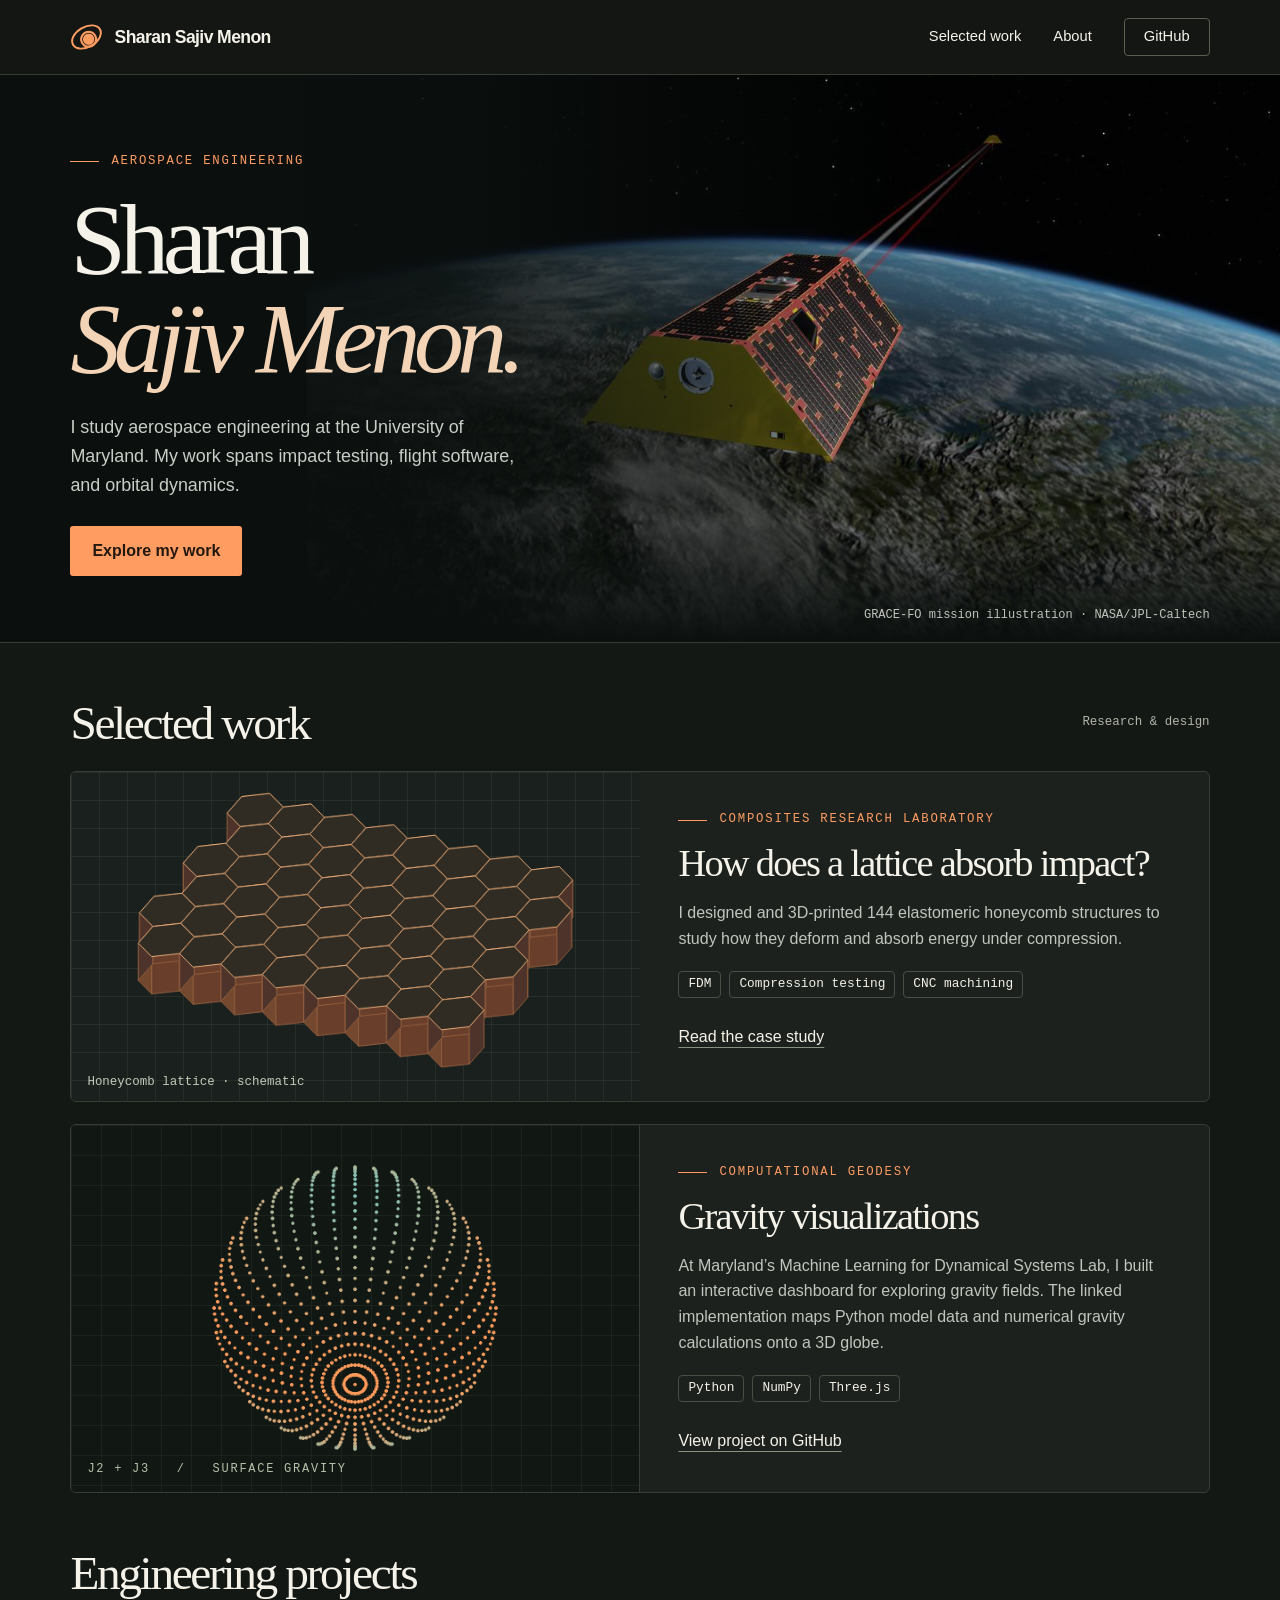
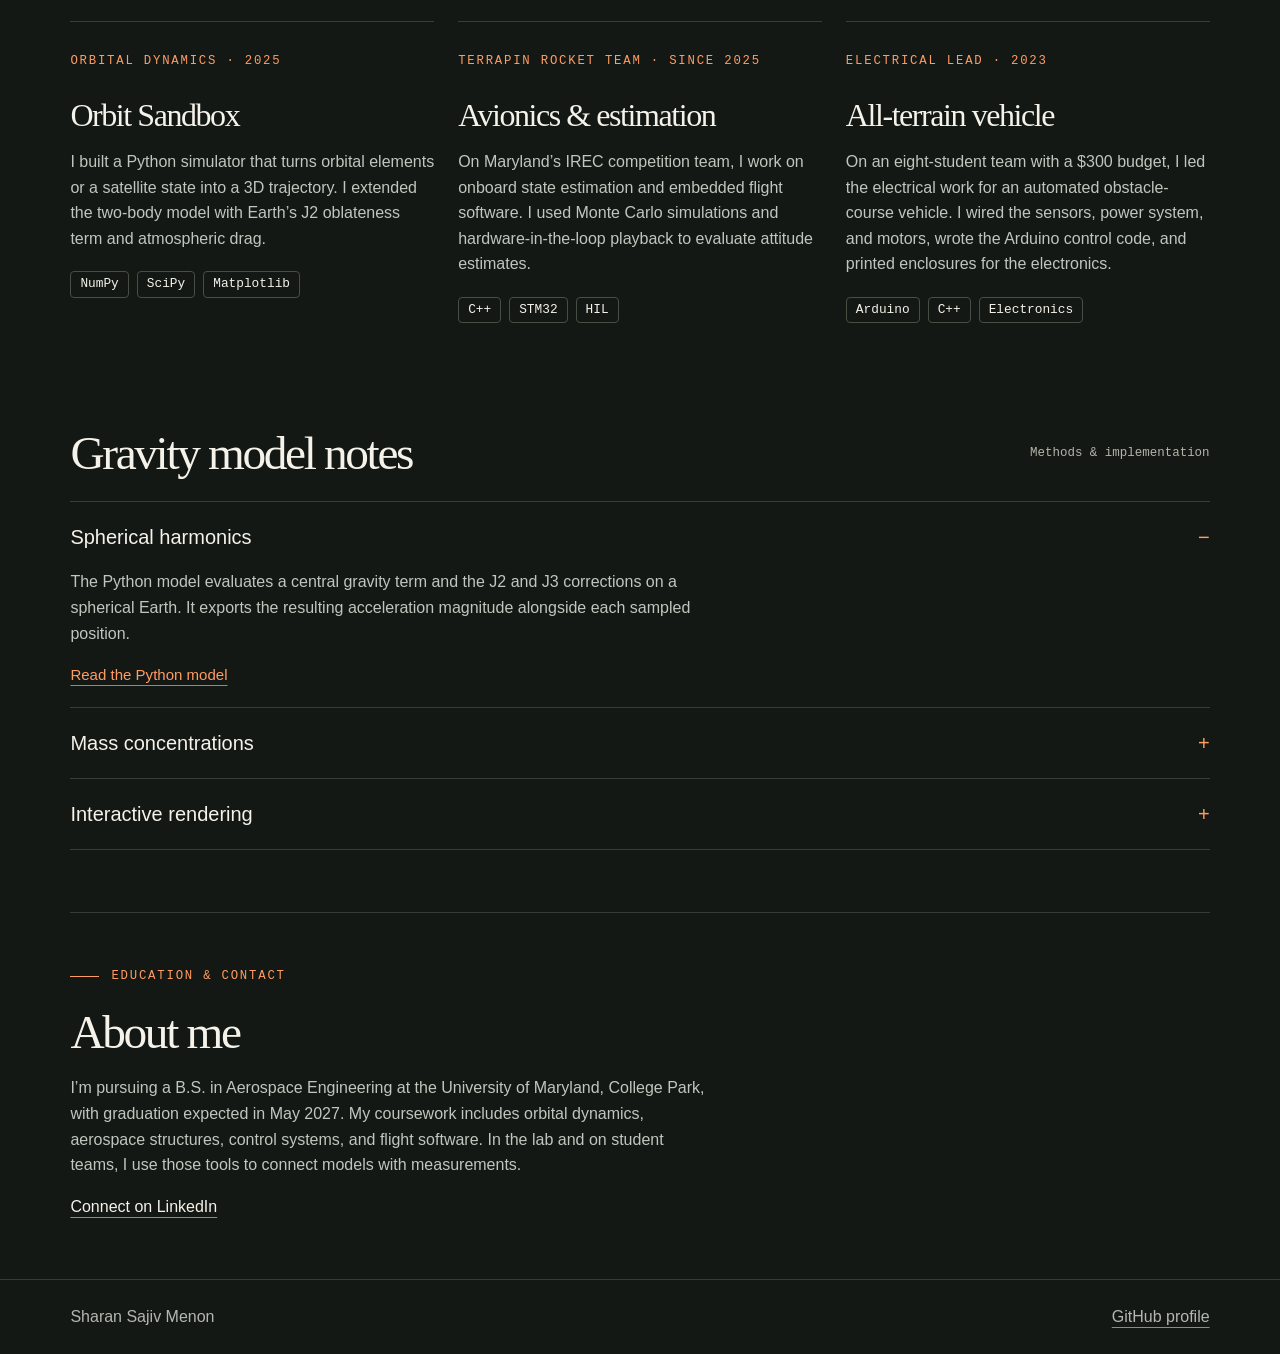
==== index.html @ 3584f1cb "Publish aerospace engineering portfolio and composites case study" ====
<!doctype html>
<html lang="en">
<head>
<meta charset="utf-8"><meta name="viewport" content="width=device-width,initial-scale=1">
<title>Sharan Sajiv Menon | Aerospace Engineering</title>
<meta name="description" content="Sharan Sajiv Menon’s aerospace engineering portfolio, featuring elastomeric lattice testing, orbital simulation, and avionics."><link rel="stylesheet" href="style.css">
</head>
<body>
<header><div class="wrap nav"><a class="brand" href="#home" aria-label="Portfolio home"><span class="mark" aria-hidden="true">◉</span> Sharan Sajiv Menon</a><nav><a href="#work">Selected work</a><a href="#about">About</a><a class="outlined" href="https://github.com/sharansmenon124">GitHub</a></nav></div></header>
<main id="home"><section class="hero"><div class="wrap hero-inner"><div class="intro"><p class="label"><span></span> Aerospace engineering</p><h1>Sharan<br><em>Sajiv Menon.</em></h1><p class="summary">I study aerospace engineering at the University of Maryland. My work spans impact testing, flight software, and orbital dynamics.</p><a class="button" href="#work">Explore my work</a></div><a class="caption" href="https://images.nasa.gov/details/PIA22445">GRACE-FO mission illustration · NASA/JPL-Caltech</a></div></section>
<section id="work" class="wrap section"><div class="section-head"><h2>Selected work</h2><span class="meta">Research &amp; design</span></div>
<article class="project featured"><figure class="honey"><canvas id="lattice" width="640" height="370" role="img" aria-label="Illustrative block of hexagonal honeycomb cells"></canvas><figcaption>Honeycomb lattice · schematic</figcaption></figure><div class="project-copy"><p class="label"><span></span> Composites Research Laboratory</p><h3>How does a lattice absorb impact?</h3><p>I designed and 3D-printed 144 elastomeric honeycomb structures to study how they deform and absorb energy under compression.</p><div class="tags"><span>FDM</span><span>Compression testing</span><span>CNC machining</span></div><a class="textlink" href="composites.html">Read the case study</a></div></article>
<article class="project"><div class="plot"><img src="assets/field.png" alt="Gravity samples on a spherical grid, colored by modeled gravitational acceleration"><span class="plotlabel">J2 + J3 &nbsp; / &nbsp; Surface gravity</span></div><div class="project-copy"><p class="label"><span></span> Computational geodesy</p><h3>Gravity visualizations</h3><p>At Maryland’s Machine Learning for Dynamical Systems Lab, I built an interactive dashboard for exploring gravity fields. The linked implementation maps Python model data and numerical gravity calculations onto a 3D globe.</p><div class="tags"><span>Python</span><span>NumPy</span><span>Three.js</span></div><a class="textlink" href="https://github.com/sharansmenon124/gravity-visualizations">View project on GitHub</a></div></article></section>
<section class="wrap section"><div class="section-head"><h2>Engineering projects</h2></div><div class="studies">
<article><p class="label">Orbital dynamics · 2025</p><h3>Orbit Sandbox</h3><p>I built a Python simulator that turns orbital elements or a satellite state into a 3D trajectory. I extended the two-body model with Earth’s J2 oblateness term and atmospheric drag.</p><div class="tags"><span>NumPy</span><span>SciPy</span><span>Matplotlib</span></div></article>
<article><p class="label">Terrapin Rocket Team · Since 2025</p><h3>Avionics &amp; estimation</h3><p>On Maryland’s IREC competition team, I work on onboard state estimation and embedded flight software. I used Monte Carlo simulations and hardware-in-the-loop playback to evaluate attitude estimates.</p><div class="tags"><span>C++</span><span>STM32</span><span>HIL</span></div></article>
<article><p class="label">Electrical lead · 2023</p><h3>All-terrain vehicle</h3><p>On an eight-student team with a $300 budget, I led the electrical work for an automated obstacle-course vehicle. I wired the sensors, power system, and motors, wrote the Arduino control code, and printed enclosures for the electronics.</p><div class="tags"><span>Arduino</span><span>C++</span><span>Electronics</span></div></article></div></section>
<section id="methods" class="wrap section methods"><div class="section-head"><h2>Gravity model notes</h2><span class="meta">Methods &amp; implementation</span></div>
<details open><summary>Spherical harmonics</summary><p>The Python model evaluates a central gravity term and the J2 and J3 corrections on a spherical Earth. It exports the resulting acceleration magnitude alongside each sampled position.</p><a href="https://github.com/sharansmenon124/gravity-visualizations/blob/main/SphericalHarmonics.py">Read the Python model</a></details>
<details><summary>Mass concentrations</summary><p>The mascon experiment sums contributions from discrete sources on a latitude–longitude grid. The plotted field uses synthetic source strengths. The script also explores reading GRACE liquid-water-equivalent thickness data.</p><a href="https://github.com/sharansmenon124/gravity-visualizations/blob/main/MasCon.py">Explore the mascon experiment</a></details>
<details><summary>Interactive rendering</summary><p>The Three.js viewer evaluates the field at the vertices of a sphere, normalizes its range, and maps it to vertex colors. Orbit controls let the viewer inspect the globe from different angles.</p><a href="https://github.com/sharansmenon124/gravity-visualizations/blob/main/src/index.mjs">Inspect the rendering code</a></details>
</section><section id="about" class="wrap section about"><p class="label"><span></span> Education &amp; contact</p><h2>About me</h2><p>I’m pursuing a B.S. in Aerospace Engineering at the University of Maryland, College Park, with graduation expected in May 2027. My coursework includes orbital dynamics, aerospace structures, control systems, and flight software. In the lab and on student teams, I use those tools to connect models with measurements.</p><a class="textlink" href="https://www.linkedin.com/in/sharansmenon2005/">Connect on LinkedIn</a></section></main><script src="lattice.js" defer></script><footer><div class="wrap"><span>Sharan Sajiv Menon</span><a href="https://github.com/sharansmenon124">GitHub profile</a></div></footer></body></html>
---- style.css ----
:root{color-scheme:dark;--ink:#f4f2e9;--muted:#b3b7ae;--line:#373c36;--accent:#ff9c62;--base:#141815}*{box-sizing:border-box}html{scroll-behavior:smooth}body{margin:0;background:var(--base);color:var(--ink);font:1rem/1.6 "Inter",Arial,sans-serif}.wrap{width:min(1220px,89%);margin:auto}a{color:inherit;text-decoration:none}a:hover{color:var(--accent)}a:focus-visible,summary:focus-visible{outline:3px solid var(--accent);outline-offset:5px}header{background:#131612;border-bottom:1px solid var(--line)}.nav,nav,.brand,.section-head,footer .wrap{display:flex;align-items:center}.nav,.section-head,footer .wrap{justify-content:space-between}.nav{min-height:74px}.brand{font-weight:700;gap:.7rem;letter-spacing:-.035em;font-size:1.1rem}.mark{display:inline-grid;place-items:center;width:33px;height:22px;border:2px solid var(--accent);border-radius:50%;transform:rotate(-30deg);color:var(--accent);font-size:21px;line-height:1}nav{gap:2rem;font-size:.92rem}.outlined{border:1px solid #596052;padding:6px 19px;border-radius:4px}.hero{position:relative;isolation:isolate;background:#0b100f;overflow:hidden;border-bottom:1px solid var(--line)}.hero:before{content:"";position:absolute;inset:0 0 0 24%;z-index:-2;background:url('assets/grace.jpg') center center/cover no-repeat}.hero:after{content:"";position:absolute;inset:0;z-index:-1;background:linear-gradient(90deg,#0b100f 15%,rgba(11,16,15,.91) 34%,rgba(11,16,15,.1) 70%),linear-gradient(0deg,#0b100f 0%,transparent 21%)}.hero-inner{position:relative;padding:clamp(62px,6vw,98px) 0 66px}.intro{max-width:560px}.label,.meta,.plotlabel,.caption,.tags{font-family:"IBM Plex Mono",ui-monospace,monospace}.label,.plotlabel{font-size:.77rem;letter-spacing:.145em;text-transform:uppercase}.label{display:flex;align-items:center;gap:12px;color:var(--accent);margin:0 0 20px}.label span{width:29px;height:1px;background:var(--accent)}h1,h2,h3,p{margin:0}h1{font:500 clamp(4.3rem,7.8vw,7.75rem)/.99 Georgia,serif;letter-spacing:-.065em}h1 em{font-weight:400;color:#f4d4b6}.summary{max-width:450px;font-size:1.12rem;color:#c9cdc6;margin:24px 0 27px}.button{display:inline-block;padding:12px 22px;background:var(--accent);color:#22180f;font-weight:650;border-radius:3px}.button:hover{background:#ffc19c;color:#171511}.caption{position:absolute;right:0;bottom:17px;font-size:.75rem;color:#c0c3bb}.section{padding-top:54px}.section-head{gap:15px;margin-bottom:21px}h2{font:400 clamp(2.1rem,3.7vw,3.6rem)/1.12 Georgia,serif;letter-spacing:-.05em}.meta{font-size:.78rem;color:#b3b4a9}.project{display:grid;grid-template-columns:1fr 1fr;background:#1c211d;border:1px solid var(--line);overflow:hidden;border-radius:6px}.plot{display:grid;place-items:center;position:relative;background-color:#111712;background-image:linear-gradient(#28302780 1px,transparent 1px),linear-gradient(90deg,#28302780 1px,transparent 1px);background-size:30px 30px;border-right:1px solid var(--line);min-height:310px}.plot img{width:min(80%,330px);height:auto}.plotlabel{position:absolute;bottom:12px;left:16px;color:#b5c0aa;font-size:.75rem}.project-copy{padding:clamp(24px,3vw,48px)}.project-copy .label{margin-bottom:12px}h3{font:400 clamp(2rem,3vw,3rem)/1.1 Georgia,serif;letter-spacing:-.045em}.project-copy>p:not(.label),details p{margin:16px 0;color:#c0c6bd;max-width:70ch}.tags{display:flex;gap:8px;flex-wrap:wrap;margin:20px 0 26px;font-size:.8rem}.tags span{border:1px solid #474e44;border-radius:4px;padding:2px 9px}.textlink,details a,footer a{text-decoration:underline;text-underline-offset:5px;text-decoration-color:#85907f}.methods{padding-bottom:62px}details{border-top:1px solid var(--line);padding:19px 0}details:last-child{border-bottom:1px solid var(--line)}summary{cursor:pointer;list-style:none;font-size:1.25rem;display:flex;justify-content:space-between;align-items:center}summary::-webkit-details-marker{display:none}summary:after{content:'+';color:var(--accent)}details[open] summary:after{content:'−'}details a{font-size:.94rem;color:var(--accent)}footer{border-top:1px solid var(--line);padding:24px 0;color:var(--muted)}@media(max-width:700px){.wrap{width:90%}.nav{min-height:60px}nav{gap:.85rem}nav a:nth-child(2){display:none}.outlined{padding:3px 9px}.brand{font-size:.95rem;gap:.4rem}.hero-inner{padding:180px 0 55px}.hero:before{inset:0 0 auto;height:300px;background-position:center 42%}.hero:after{background:linear-gradient(0deg,#0b100f 0%,#0b100f 40%,transparent 85%)}h1{font-size:clamp(3.8rem,14vw,5rem)}.caption{font-size:.75rem;bottom:12px}.project{grid-template-columns:1fr}.plot{border:0;min-height:250px}.plot img{width:245px}.section-head{align-items:flex-start;flex-direction:column;gap:6px}.section{padding-top:38px}.label{margin-bottom:13px}}@media(prefers-reduced-motion:reduce){html{scroll-behavior:auto}}
.featured{margin-bottom:22px}.honey{margin:0;display:grid;place-items:center;position:relative;min-height:270px;background-color:#1a201d;background-image:linear-gradient(#404b3d55 1px,transparent 1px),linear-gradient(90deg,#404b3d55 1px,transparent 1px);background-size:28px 28px}.honey canvas{display:block;width:min(100%,650px);height:auto}.honey figcaption{position:absolute;bottom:12px;left:16px;font: .78rem ui-monospace,monospace;color:#c3c9b9}.studies{display:grid;grid-template-columns:repeat(3,1fr);gap:24px}.studies article{border-top:1px solid var(--line);padding:24px 0}.studies article p:not(.label),.about>p:not(.label),.case>p:not(.label){color:#c0c6bd;margin:16px 0;max-width:72ch}.studies .label{min-height:2.6em}.studies h3{font-size:2rem}.about{border-top:1px solid var(--line);padding-bottom:60px}.case{padding-top:60px;padding-bottom:60px}.case h1{font-size:clamp(3.2rem,7vw,6.4rem)}.case figure{margin:32px 0;max-width:800px}.case h2{font-size:2.4rem;margin-top:36px}.case .textlink{display:inline-block;margin-top:28px}@media(max-width:760px){.studies{grid-template-columns:1fr;gap:5px}.studies .label{min-height:auto}.nav .brand{font-size:.85rem}.nav nav{gap:.6rem}}
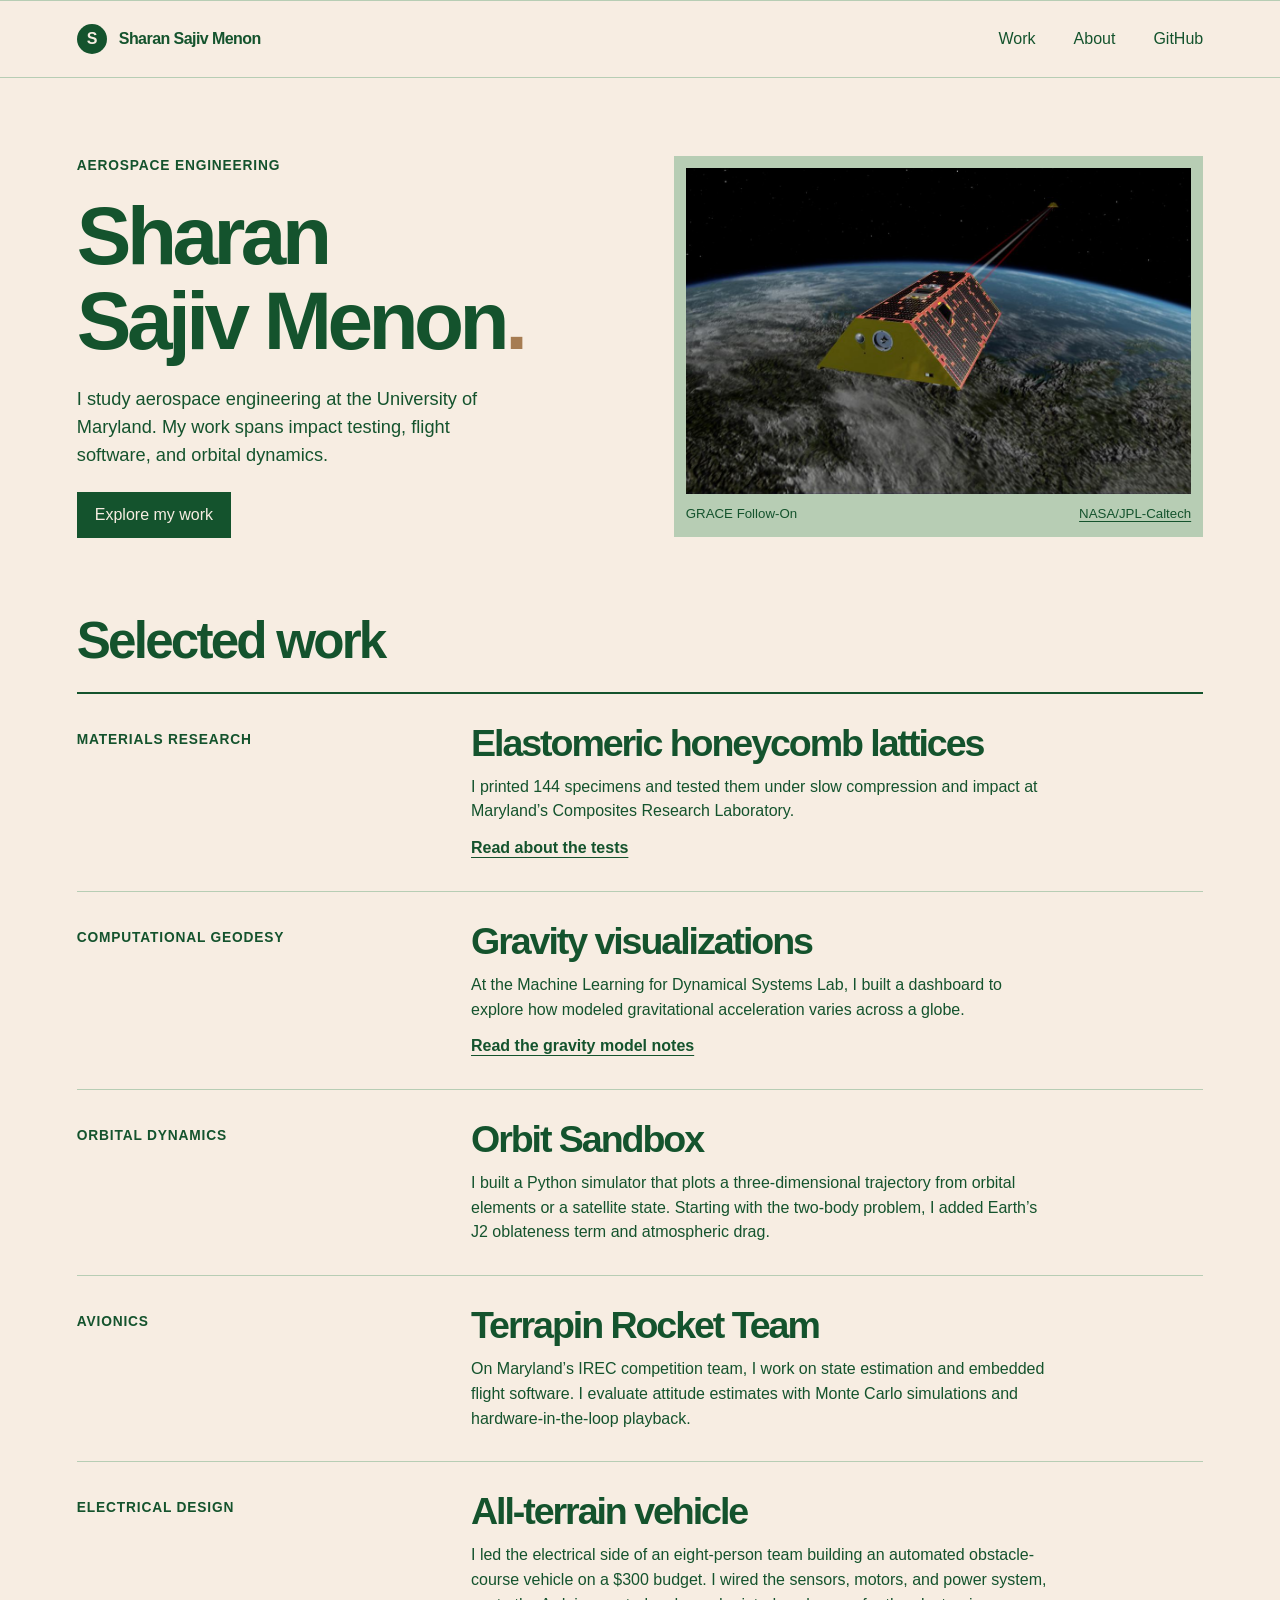
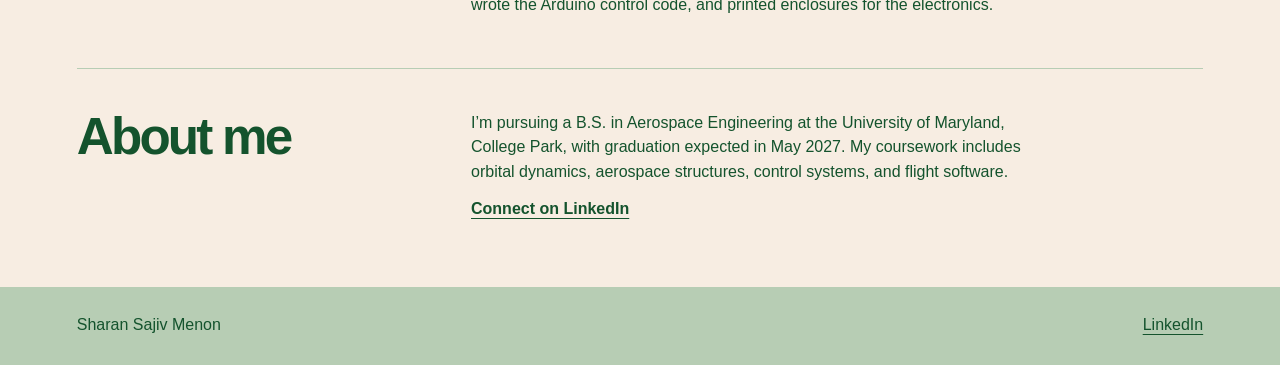
==== commit 93bdc502: "Use forest green editorial layout and separate project notes" ====
--- a/index.html
+++ b/index.html
@@ -1,22 +1,3 @@
 <!doctype html>
-<html lang="en">
-<head>
-<meta charset="utf-8"><meta name="viewport" content="width=device-width,initial-scale=1">
-<title>Sharan Sajiv Menon | Aerospace Engineering</title>
-<meta name="description" content="Sharan Sajiv Menon’s aerospace engineering portfolio, featuring elastomeric lattice testing, orbital simulation, and avionics."><link rel="stylesheet" href="style.css">
-</head>
-<body>
-<header><div class="wrap nav"><a class="brand" href="#home" aria-label="Portfolio home"><span class="mark" aria-hidden="true">◉</span> Sharan Sajiv Menon</a><nav><a href="#work">Selected work</a><a href="#about">About</a><a class="outlined" href="https://github.com/sharansmenon124">GitHub</a></nav></div></header>
-<main id="home"><section class="hero"><div class="wrap hero-inner"><div class="intro"><p class="label"><span></span> Aerospace engineering</p><h1>Sharan<br><em>Sajiv Menon.</em></h1><p class="summary">I study aerospace engineering at the University of Maryland. My work spans impact testing, flight software, and orbital dynamics.</p><a class="button" href="#work">Explore my work</a></div><a class="caption" href="https://images.nasa.gov/details/PIA22445">GRACE-FO mission illustration · NASA/JPL-Caltech</a></div></section>
-<section id="work" class="wrap section"><div class="section-head"><h2>Selected work</h2><span class="meta">Research &amp; design</span></div>
-<article class="project featured"><figure class="honey"><canvas id="lattice" width="640" height="370" role="img" aria-label="Illustrative block of hexagonal honeycomb cells"></canvas><figcaption>Honeycomb lattice · schematic</figcaption></figure><div class="project-copy"><p class="label"><span></span> Composites Research Laboratory</p><h3>How does a lattice absorb impact?</h3><p>I designed and 3D-printed 144 elastomeric honeycomb structures to study how they deform and absorb energy under compression.</p><div class="tags"><span>FDM</span><span>Compression testing</span><span>CNC machining</span></div><a class="textlink" href="composites.html">Read the case study</a></div></article>
-<article class="project"><div class="plot"><img src="assets/field.png" alt="Gravity samples on a spherical grid, colored by modeled gravitational acceleration"><span class="plotlabel">J2 + J3 &nbsp; / &nbsp; Surface gravity</span></div><div class="project-copy"><p class="label"><span></span> Computational geodesy</p><h3>Gravity visualizations</h3><p>At Maryland’s Machine Learning for Dynamical Systems Lab, I built an interactive dashboard for exploring gravity fields. The linked implementation maps Python model data and numerical gravity calculations onto a 3D globe.</p><div class="tags"><span>Python</span><span>NumPy</span><span>Three.js</span></div><a class="textlink" href="https://github.com/sharansmenon124/gravity-visualizations">View project on GitHub</a></div></article></section>
-<section class="wrap section"><div class="section-head"><h2>Engineering projects</h2></div><div class="studies">
-<article><p class="label">Orbital dynamics · 2025</p><h3>Orbit Sandbox</h3><p>I built a Python simulator that turns orbital elements or a satellite state into a 3D trajectory. I extended the two-body model with Earth’s J2 oblateness term and atmospheric drag.</p><div class="tags"><span>NumPy</span><span>SciPy</span><span>Matplotlib</span></div></article>
-<article><p class="label">Terrapin Rocket Team · Since 2025</p><h3>Avionics &amp; estimation</h3><p>On Maryland’s IREC competition team, I work on onboard state estimation and embedded flight software. I used Monte Carlo simulations and hardware-in-the-loop playback to evaluate attitude estimates.</p><div class="tags"><span>C++</span><span>STM32</span><span>HIL</span></div></article>
-<article><p class="label">Electrical lead · 2023</p><h3>All-terrain vehicle</h3><p>On an eight-student team with a $300 budget, I led the electrical work for an automated obstacle-course vehicle. I wired the sensors, power system, and motors, wrote the Arduino control code, and printed enclosures for the electronics.</p><div class="tags"><span>Arduino</span><span>C++</span><span>Electronics</span></div></article></div></section>
-<section id="methods" class="wrap section methods"><div class="section-head"><h2>Gravity model notes</h2><span class="meta">Methods &amp; implementation</span></div>
-<details open><summary>Spherical harmonics</summary><p>The Python model evaluates a central gravity term and the J2 and J3 corrections on a spherical Earth. It exports the resulting acceleration magnitude alongside each sampled position.</p><a href="https://github.com/sharansmenon124/gravity-visualizations/blob/main/SphericalHarmonics.py">Read the Python model</a></details>
-<details><summary>Mass concentrations</summary><p>The mascon experiment sums contributions from discrete sources on a latitude–longitude grid. The plotted field uses synthetic source strengths. The script also explores reading GRACE liquid-water-equivalent thickness data.</p><a href="https://github.com/sharansmenon124/gravity-visualizations/blob/main/MasCon.py">Explore the mascon experiment</a></details>
-<details><summary>Interactive rendering</summary><p>The Three.js viewer evaluates the field at the vertices of a sphere, normalizes its range, and maps it to vertex colors. Orbit controls let the viewer inspect the globe from different angles.</p><a href="https://github.com/sharansmenon124/gravity-visualizations/blob/main/src/index.mjs">Inspect the rendering code</a></details>
-</section><section id="about" class="wrap section about"><p class="label"><span></span> Education &amp; contact</p><h2>About me</h2><p>I’m pursuing a B.S. in Aerospace Engineering at the University of Maryland, College Park, with graduation expected in May 2027. My coursework includes orbital dynamics, aerospace structures, control systems, and flight software. In the lab and on student teams, I use those tools to connect models with measurements.</p><a class="textlink" href="https://www.linkedin.com/in/sharansmenon2005/">Connect on LinkedIn</a></section></main><script src="lattice.js" defer></script><footer><div class="wrap"><span>Sharan Sajiv Menon</span><a href="https://github.com/sharansmenon124">GitHub profile</a></div></footer></body></html>
+<html lang="en"><head><meta charset="utf-8"><meta name="viewport" content="width=device-width,initial-scale=1"><title>Aerospace engineering | Sharan Sajiv Menon</title><link rel="stylesheet" href="style.css"></head><body><header><div class="wrap bar"><a class="brand" href="index.html"><i aria-hidden="true">S</i> Sharan Sajiv Menon</a><nav aria-label="Primary"><a href="index.html#work">Work</a><a href="index.html#about">About</a><a href="https://github.com/sharansmenon124">GitHub</a></nav></div></header><main class="wrap"><section class="hero"><div><p class="kicker">Aerospace engineering</p><h1>Sharan<br>Sajiv Menon<span>.</span></h1><p class="intro">I study aerospace engineering at the University of Maryland. My work spans impact testing, flight software, and orbital dynamics.</p><a class="button" href="#work">Explore my work</a></div><figure class="mission"><img src="assets/grace.jpg" alt="Illustration of the twin GRACE Follow-On satellites above Earth"><figcaption>GRACE Follow-On <a href="https://images.nasa.gov/details/PIA22445">NASA/JPL-Caltech</a></figcaption></figure></section>
+<section id="work"><h2>Selected work</h2><ul class="projects"><li><span class="topic">Materials research</span><article><h3>Elastomeric honeycomb lattices</h3><p>I printed 144 specimens and tested them under slow compression and impact at Maryland’s Composites Research Laboratory.</p><a class="read" href="composites.html">Read about the tests</a></article></li><li><span class="topic">Computational geodesy</span><article><h3>Gravity visualizations</h3><p>At the Machine Learning for Dynamical Systems Lab, I built a dashboard to explore how modeled gravitational acceleration varies across a globe.</p><a class="read" href="gravity.html">Read the gravity model notes</a></article></li><li><span class="topic">Orbital dynamics</span><article><h3>Orbit Sandbox</h3><p>I built a Python simulator that plots a three-dimensional trajectory from orbital elements or a satellite state. Starting with the two-body problem, I added Earth’s J2 oblateness term and atmospheric drag.</p></article></li><li><span class="topic">Avionics</span><article><h3>Terrapin Rocket Team</h3><p>On Maryland’s IREC competition team, I work on state estimation and embedded flight software. I evaluate attitude estimates with Monte Carlo simulations and hardware-in-the-loop playback.</p></article></li><li><span class="topic">Electrical design</span><article><h3>All-terrain vehicle</h3><p>I led the electrical side of an eight-person team building an automated obstacle-course vehicle on a $300 budget. I wired the sensors, motors, and power system, wrote the Arduino control code, and printed enclosures for the electronics.</p></article></li></ul></section><section id="about" class="about"><h2>About me</h2><div><p>I’m pursuing a B.S. in Aerospace Engineering at the University of Maryland, College Park, with graduation expected in May 2027. My coursework includes orbital dynamics, aerospace structures, control systems, and flight software.</p><a class="read" href="https://www.linkedin.com/in/sharansmenon2005/">Connect on LinkedIn</a></div></section></main><footer><div class="wrap bar"><span>Sharan Sajiv Menon</span><a href="https://www.linkedin.com/in/sharansmenon2005/">LinkedIn</a></div></footer></body></html>
--- a/style.css
+++ b/style.css
@@ -1,2 +1,72 @@
-:root{color-scheme:dark;--ink:#f4f2e9;--muted:#b3b7ae;--line:#373c36;--accent:#ff9c62;--base:#141815}*{box-sizing:border-box}html{scroll-behavior:smooth}body{margin:0;background:var(--base);color:var(--ink);font:1rem/1.6 "Inter",Arial,sans-serif}.wrap{width:min(1220px,89%);margin:auto}a{color:inherit;text-decoration:none}a:hover{color:var(--accent)}a:focus-visible,summary:focus-visible{outline:3px solid var(--accent);outline-offset:5px}header{background:#131612;border-bottom:1px solid var(--line)}.nav,nav,.brand,.section-head,footer .wrap{display:flex;align-items:center}.nav,.section-head,footer .wrap{justify-content:space-between}.nav{min-height:74px}.brand{font-weight:700;gap:.7rem;letter-spacing:-.035em;font-size:1.1rem}.mark{display:inline-grid;place-items:center;width:33px;height:22px;border:2px solid var(--accent);border-radius:50%;transform:rotate(-30deg);color:var(--accent);font-size:21px;line-height:1}nav{gap:2rem;font-size:.92rem}.outlined{border:1px solid #596052;padding:6px 19px;border-radius:4px}.hero{position:relative;isolation:isolate;background:#0b100f;overflow:hidden;border-bottom:1px solid var(--line)}.hero:before{content:"";position:absolute;inset:0 0 0 24%;z-index:-2;background:url('assets/grace.jpg') center center/cover no-repeat}.hero:after{content:"";position:absolute;inset:0;z-index:-1;background:linear-gradient(90deg,#0b100f 15%,rgba(11,16,15,.91) 34%,rgba(11,16,15,.1) 70%),linear-gradient(0deg,#0b100f 0%,transparent 21%)}.hero-inner{position:relative;padding:clamp(62px,6vw,98px) 0 66px}.intro{max-width:560px}.label,.meta,.plotlabel,.caption,.tags{font-family:"IBM Plex Mono",ui-monospace,monospace}.label,.plotlabel{font-size:.77rem;letter-spacing:.145em;text-transform:uppercase}.label{display:flex;align-items:center;gap:12px;color:var(--accent);margin:0 0 20px}.label span{width:29px;height:1px;background:var(--accent)}h1,h2,h3,p{margin:0}h1{font:500 clamp(4.3rem,7.8vw,7.75rem)/.99 Georgia,serif;letter-spacing:-.065em}h1 em{font-weight:400;color:#f4d4b6}.summary{max-width:450px;font-size:1.12rem;color:#c9cdc6;margin:24px 0 27px}.button{display:inline-block;padding:12px 22px;background:var(--accent);color:#22180f;font-weight:650;border-radius:3px}.button:hover{background:#ffc19c;color:#171511}.caption{position:absolute;right:0;bottom:17px;font-size:.75rem;color:#c0c3bb}.section{padding-top:54px}.section-head{gap:15px;margin-bottom:21px}h2{font:400 clamp(2.1rem,3.7vw,3.6rem)/1.12 Georgia,serif;letter-spacing:-.05em}.meta{font-size:.78rem;color:#b3b4a9}.project{display:grid;grid-template-columns:1fr 1fr;background:#1c211d;border:1px solid var(--line);overflow:hidden;border-radius:6px}.plot{display:grid;place-items:center;position:relative;background-color:#111712;background-image:linear-gradient(#28302780 1px,transparent 1px),linear-gradient(90deg,#28302780 1px,transparent 1px);background-size:30px 30px;border-right:1px solid var(--line);min-height:310px}.plot img{width:min(80%,330px);height:auto}.plotlabel{position:absolute;bottom:12px;left:16px;color:#b5c0aa;font-size:.75rem}.project-copy{padding:clamp(24px,3vw,48px)}.project-copy .label{margin-bottom:12px}h3{font:400 clamp(2rem,3vw,3rem)/1.1 Georgia,serif;letter-spacing:-.045em}.project-copy>p:not(.label),details p{margin:16px 0;color:#c0c6bd;max-width:70ch}.tags{display:flex;gap:8px;flex-wrap:wrap;margin:20px 0 26px;font-size:.8rem}.tags span{border:1px solid #474e44;border-radius:4px;padding:2px 9px}.textlink,details a,footer a{text-decoration:underline;text-underline-offset:5px;text-decoration-color:#85907f}.methods{padding-bottom:62px}details{border-top:1px solid var(--line);padding:19px 0}details:last-child{border-bottom:1px solid var(--line)}summary{cursor:pointer;list-style:none;font-size:1.25rem;display:flex;justify-content:space-between;align-items:center}summary::-webkit-details-marker{display:none}summary:after{content:'+';color:var(--accent)}details[open] summary:after{content:'−'}details a{font-size:.94rem;color:var(--accent)}footer{border-top:1px solid var(--line);padding:24px 0;color:var(--muted)}@media(max-width:700px){.wrap{width:90%}.nav{min-height:60px}nav{gap:.85rem}nav a:nth-child(2){display:none}.outlined{padding:3px 9px}.brand{font-size:.95rem;gap:.4rem}.hero-inner{padding:180px 0 55px}.hero:before{inset:0 0 auto;height:300px;background-position:center 42%}.hero:after{background:linear-gradient(0deg,#0b100f 0%,#0b100f 40%,transparent 85%)}h1{font-size:clamp(3.8rem,14vw,5rem)}.caption{font-size:.75rem;bottom:12px}.project{grid-template-columns:1fr}.plot{border:0;min-height:250px}.plot img{width:245px}.section-head{align-items:flex-start;flex-direction:column;gap:6px}.section{padding-top:38px}.label{margin-bottom:13px}}@media(prefers-reduced-motion:reduce){html{scroll-behavior:auto}}
-.featured{margin-bottom:22px}.honey{margin:0;display:grid;place-items:center;position:relative;min-height:270px;background-color:#1a201d;background-image:linear-gradient(#404b3d55 1px,transparent 1px),linear-gradient(90deg,#404b3d55 1px,transparent 1px);background-size:28px 28px}.honey canvas{display:block;width:min(100%,650px);height:auto}.honey figcaption{position:absolute;bottom:12px;left:16px;font: .78rem ui-monospace,monospace;color:#c3c9b9}.studies{display:grid;grid-template-columns:repeat(3,1fr);gap:24px}.studies article{border-top:1px solid var(--line);padding:24px 0}.studies article p:not(.label),.about>p:not(.label),.case>p:not(.label){color:#c0c6bd;margin:16px 0;max-width:72ch}.studies .label{min-height:2.6em}.studies h3{font-size:2rem}.about{border-top:1px solid var(--line);padding-bottom:60px}.case{padding-top:60px;padding-bottom:60px}.case h1{font-size:clamp(3.2rem,7vw,6.4rem)}.case figure{margin:32px 0;max-width:800px}.case h2{font-size:2.4rem;margin-top:36px}.case .textlink{display:inline-block;margin-top:28px}@media(max-width:760px){.studies{grid-template-columns:1fr;gap:5px}.studies .label{min-height:auto}.nav .brand{font-size:.85rem}.nav nav{gap:.6rem}}
+:root {
+  color-scheme: light;
+  --forest: #14532d;
+  --green: #2f855a;
+  --sage: #b7cdb4;
+  --cream: #f7ede2;
+  --ochre: #a67c52;
+  font-family: "Helvetica Neue", Helvetica, Arial, sans-serif;
+  background: var(--cream);
+  color: var(--forest);
+}
+* { box-sizing: border-box; }
+body, figure, h1, h2, h3, p { margin: 0; }
+body { line-height: 1.55; }
+.wrap { width: min(1160px, 88%); margin-inline: auto; }
+a { color: inherit; text-underline-offset: .22em; }
+a:hover { text-decoration-thickness: 2px; }
+:focus-visible { outline: 3px solid var(--green); outline-offset: 5px; }
+header, footer { border-block: 1px solid var(--sage); }
+.bar, nav, .brand, figcaption { display: flex; align-items: center; }
+.bar, figcaption { justify-content: space-between; gap: 14px; }
+.bar { min-height: 76px; }
+.brand, nav a { text-decoration: none; }
+.brand { font-weight: 650; gap: 12px; letter-spacing: -.035em; }
+.brand i { font-style: normal; font-weight: 750; background: var(--forest); color: var(--cream); border-radius: 50%; width: 30px; height: 30px; display: grid; place-items: center; }
+nav { gap: clamp(12px, 3vw, 38px); }
+nav a:hover, .brand:hover { text-decoration: underline; }
+.hero { display: grid; grid-template-columns: 1fr 1fr; align-items: center; gap: 6%; padding-block: clamp(45px, 6vw, 88px); }
+.kicker, .topic { font-weight: 600; font-size: .86rem; letter-spacing: .06em; text-transform: uppercase; }
+.kicker { margin-bottom: 18px; }
+h1, h2, h3 { line-height: 1.03; letter-spacing: -.055em; }
+h1 { font-size: clamp(3.1rem, 6.4vw, 6.8rem); }
+h1 span { color: var(--ochre); }
+.intro { font-size: 1.14rem; max-width: 40ch; margin: 22px 0; }
+.button { background: var(--forest); color: var(--cream); display: inline-block; padding: 11px 18px; text-decoration: none; }
+.button:hover { background: var(--green); }
+.mission { background: var(--sage); padding: 12px; }
+.mission img { display: block; width: 100%; aspect-ratio: 1.55; object-fit: cover; }
+figcaption { padding: 10px 0 0; font-size: .83rem; }
+h2 { font-size: clamp(2.1rem, 4vw, 3.5rem); margin-bottom: 24px; }
+.projects { padding: 0; margin: 0; list-style: none; }
+.projects li, .about { display: grid; grid-template-columns: 30% 1fr; gap: 5%; border-top: 1px solid var(--sage); padding-block: 30px; }
+.projects li:first-child { border-top: 2px solid var(--forest); }
+.topic { padding-top: .34em; }
+h3 { font-size: clamp(1.6rem, 3vw, 2.35rem); }
+.projects p, .about p { margin-top: 12px; max-width: 66ch; }
+.read { display: inline-block; margin-top: 12px; font-weight: 600; }
+.about { margin-top: 20px; padding-block: 42px 65px; }
+.about p { margin-top: 0; }
+footer { background: var(--sage); }
+.story { max-width: 760px; margin: auto; padding-block: 38px 70px; }
+.story h1 { margin-top: 32px; font-size: clamp(2.7rem, 6vw, 5.5rem); }
+.story p { margin-block: 1.3em; font-size: 1.13rem; line-height: 1.65; }
+.story .byline { font-size: .95rem; padding-bottom: 20px; border-bottom: 1px solid var(--sage); }
+.story figure { background: var(--sage); margin: 32px 0; padding: 16px; }
+.story canvas, .field img { width: 100%; max-width: 540px; display: block; margin: auto; }
+.story .field { background: var(--forest); color: var(--cream); }
+.field img { max-width: 340px; }
+details { border-bottom: 1px solid var(--sage); padding-block: 18px; }
+summary { cursor: pointer; font-size: 1.2rem; font-weight: 600; }
+@media (max-width: 700px) {
+  .wrap { width: 90%; }
+  .hero, .projects li, .about { grid-template-columns: 1fr; gap: 12px; }
+  .hero { gap: 25px; }
+  .mission img { aspect-ratio: 2; }
+  .brand { gap: 6px; }
+  nav, .brand { font-size: .9rem; }
+  .bar { min-height: 62px; }
+  .topic { font-size: .8rem; }
+  .about h2 { margin-bottom: 0; }
+}
+@media (max-width: 380px) { .brand i { display: none; } }
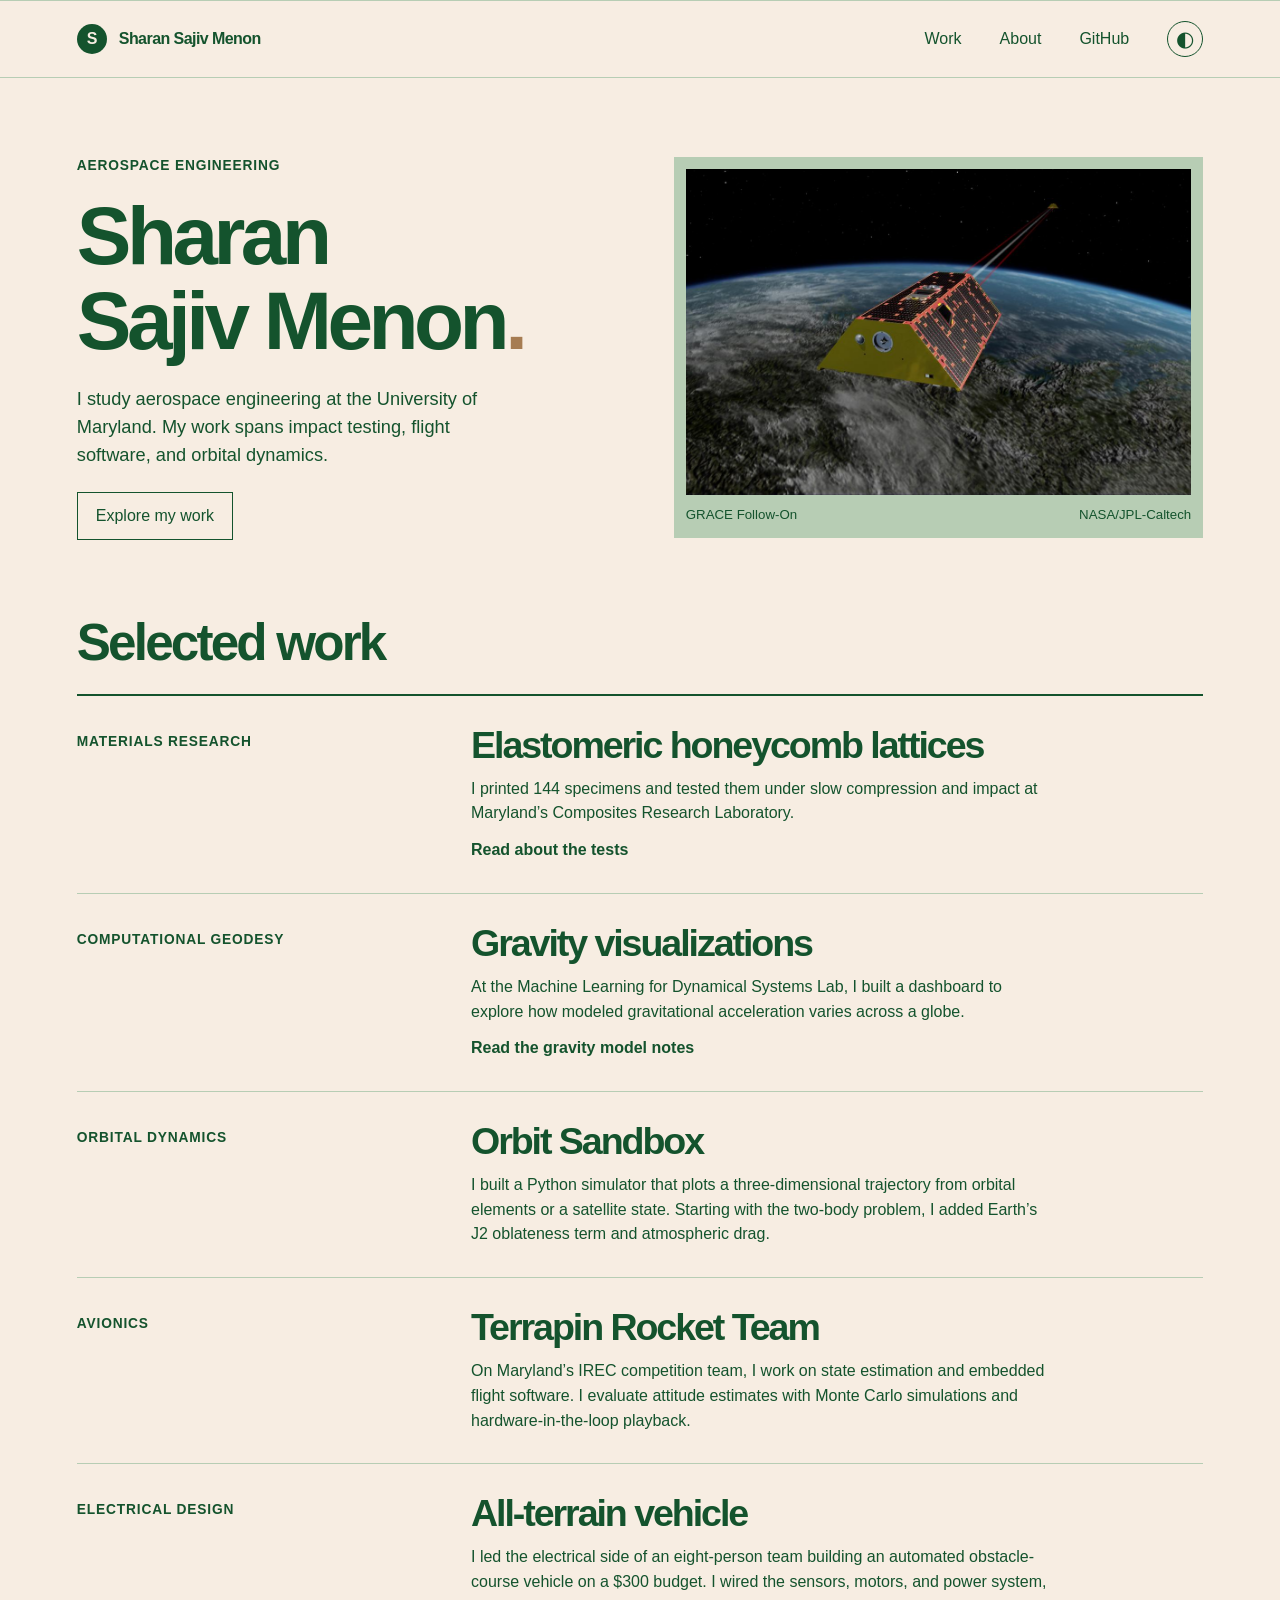
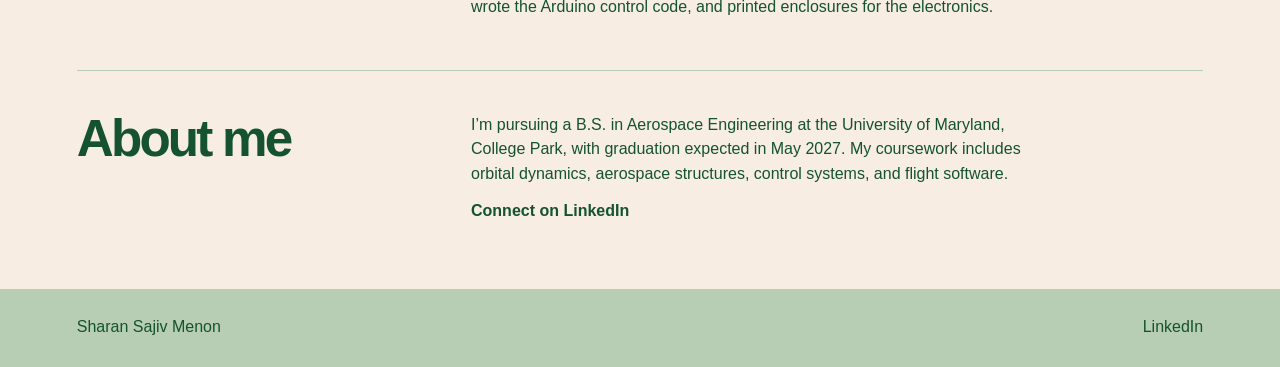
==== commit 0a120e1e: "Animate portfolio interactions and add persistent dark mode" ====
--- a/index.html
+++ b/index.html
@@ -1,3 +1,3 @@
 <!doctype html>
-<html lang="en"><head><meta charset="utf-8"><meta name="viewport" content="width=device-width,initial-scale=1"><title>Aerospace engineering | Sharan Sajiv Menon</title><link rel="stylesheet" href="style.css"></head><body><header><div class="wrap bar"><a class="brand" href="index.html"><i aria-hidden="true">S</i> Sharan Sajiv Menon</a><nav aria-label="Primary"><a href="index.html#work">Work</a><a href="index.html#about">About</a><a href="https://github.com/sharansmenon124">GitHub</a></nav></div></header><main class="wrap"><section class="hero"><div><p class="kicker">Aerospace engineering</p><h1>Sharan<br>Sajiv Menon<span>.</span></h1><p class="intro">I study aerospace engineering at the University of Maryland. My work spans impact testing, flight software, and orbital dynamics.</p><a class="button" href="#work">Explore my work</a></div><figure class="mission"><img src="assets/grace.jpg" alt="Illustration of the twin GRACE Follow-On satellites above Earth"><figcaption>GRACE Follow-On <a href="https://images.nasa.gov/details/PIA22445">NASA/JPL-Caltech</a></figcaption></figure></section>
+<html lang="en"><head><meta charset="utf-8"><meta name="viewport" content="width=device-width,initial-scale=1"><title>Aerospace engineering | Sharan Sajiv Menon</title><script>try { if (localStorage.getItem("portfolio-theme") === "dark") document.documentElement.dataset.theme = "dark"; } catch {}</script><script src="interactions.js" defer></script><link rel="stylesheet" href="style.css"></head><body><header><div class="wrap bar"><a class="brand" href="index.html"><i aria-hidden="true">S</i> Sharan Sajiv Menon</a><nav aria-label="Primary"><a href="index.html#work">Work</a><a href="index.html#about">About</a><a href="https://github.com/sharansmenon124">GitHub</a><button class="theme-toggle" type="button" aria-label="Dark mode" aria-pressed="false" title="Toggle dark mode" hidden><span aria-hidden="true">◐</span></button></nav></div></header><main class="wrap"><section class="hero"><div><p class="kicker">Aerospace engineering</p><h1>Sharan<br>Sajiv Menon<span>.</span></h1><p class="intro">I study aerospace engineering at the University of Maryland. My work spans impact testing, flight software, and orbital dynamics.</p><a class="button" href="#work">Explore my work</a></div><figure class="mission"><img src="assets/grace.jpg" alt="Illustration of the twin GRACE Follow-On satellites above Earth"><figcaption>GRACE Follow-On <a href="https://images.nasa.gov/details/PIA22445">NASA/JPL-Caltech</a></figcaption></figure></section>
 <section id="work"><h2>Selected work</h2><ul class="projects"><li><span class="topic">Materials research</span><article><h3>Elastomeric honeycomb lattices</h3><p>I printed 144 specimens and tested them under slow compression and impact at Maryland’s Composites Research Laboratory.</p><a class="read" href="composites.html">Read about the tests</a></article></li><li><span class="topic">Computational geodesy</span><article><h3>Gravity visualizations</h3><p>At the Machine Learning for Dynamical Systems Lab, I built a dashboard to explore how modeled gravitational acceleration varies across a globe.</p><a class="read" href="gravity.html">Read the gravity model notes</a></article></li><li><span class="topic">Orbital dynamics</span><article><h3>Orbit Sandbox</h3><p>I built a Python simulator that plots a three-dimensional trajectory from orbital elements or a satellite state. Starting with the two-body problem, I added Earth’s J2 oblateness term and atmospheric drag.</p></article></li><li><span class="topic">Avionics</span><article><h3>Terrapin Rocket Team</h3><p>On Maryland’s IREC competition team, I work on state estimation and embedded flight software. I evaluate attitude estimates with Monte Carlo simulations and hardware-in-the-loop playback.</p></article></li><li><span class="topic">Electrical design</span><article><h3>All-terrain vehicle</h3><p>I led the electrical side of an eight-person team building an automated obstacle-course vehicle on a $300 budget. I wired the sensors, motors, and power system, wrote the Arduino control code, and printed enclosures for the electronics.</p></article></li></ul></section><section id="about" class="about"><h2>About me</h2><div><p>I’m pursuing a B.S. in Aerospace Engineering at the University of Maryland, College Park, with graduation expected in May 2027. My coursework includes orbital dynamics, aerospace structures, control systems, and flight software.</p><a class="read" href="https://www.linkedin.com/in/sharansmenon2005/">Connect on LinkedIn</a></div></section></main><footer><div class="wrap bar"><span>Sharan Sajiv Menon</span><a href="https://www.linkedin.com/in/sharansmenon2005/">LinkedIn</a></div></footer></body></html>
--- a/style.css
+++ b/style.css
@@ -14,7 +14,7 @@
 body { line-height: 1.55; }
 .wrap { width: min(1160px, 88%); margin-inline: auto; }
 a { color: inherit; text-underline-offset: .22em; }
-a:hover { text-decoration-thickness: 2px; }
+
 :focus-visible { outline: 3px solid var(--green); outline-offset: 5px; }
 header, footer { border-block: 1px solid var(--sage); }
 .bar, nav, .brand, figcaption { display: flex; align-items: center; }
@@ -24,7 +24,7 @@
 .brand { font-weight: 650; gap: 12px; letter-spacing: -.035em; }
 .brand i { font-style: normal; font-weight: 750; background: var(--forest); color: var(--cream); border-radius: 50%; width: 30px; height: 30px; display: grid; place-items: center; }
 nav { gap: clamp(12px, 3vw, 38px); }
-nav a:hover, .brand:hover { text-decoration: underline; }
+
 .hero { display: grid; grid-template-columns: 1fr 1fr; align-items: center; gap: 6%; padding-block: clamp(45px, 6vw, 88px); }
 .kicker, .topic { font-weight: 600; font-size: .86rem; letter-spacing: .06em; text-transform: uppercase; }
 .kicker { margin-bottom: 18px; }
@@ -32,8 +32,8 @@
 h1 { font-size: clamp(3.1rem, 6.4vw, 6.8rem); }
 h1 span { color: var(--ochre); }
 .intro { font-size: 1.14rem; max-width: 40ch; margin: 22px 0; }
-.button { background: var(--forest); color: var(--cream); display: inline-block; padding: 11px 18px; text-decoration: none; }
-.button:hover { background: var(--green); }
+.button { display: inline-block; padding: 11px 18px; }
+
 .mission { background: var(--sage); padding: 12px; }
 .mission img { display: block; width: 100%; aspect-ratio: 1.55; object-fit: cover; }
 figcaption { padding: 10px 0 0; font-size: .83rem; }
@@ -70,3 +70,55 @@
   .about h2 { margin-bottom: 0; }
 }
 @media (max-width: 380px) { .brand i { display: none; } }
+
+:root[data-theme="dark"] {
+  color-scheme: dark;
+  --forest: #e2eddf;
+  --cream: #11251b;
+  --green: #9edab1;
+  --sage: #304f3d;
+  --ochre: #d8ad7e;
+}
+[data-theme="dark"] .story .field { background: #183824; color: var(--forest); }
+a { position: relative; text-decoration: none; }
+a:not(.brand):not(.button) { display: inline-block; }
+a:not(.button)::after {
+  content: ""; position: absolute; inset: auto 0 -.1em;
+  height: 1.5px; background: currentColor; transform: scaleX(0);
+  transform-origin: left; transition: transform .22s ease-out;
+}
+a:is(:hover,:focus-visible)::after { transform: scaleX(1); }
+.button, .theme-toggle {
+  position: relative; isolation: isolate; overflow: hidden;
+  border: 1.5px solid var(--forest); background: transparent; color: var(--forest);
+  font: inherit; vertical-align: middle; transition: color .25s, transform .12s;
+}
+.button::before, .theme-toggle::before {
+  content: ""; position: absolute; inset: 0; z-index: -1;
+  background: var(--forest); transform: scaleX(0); transform-origin: left;
+  transition: transform .25s ease;
+}
+:is(.button,.theme-toggle):is(:hover,:focus-visible) { color: var(--cream); }
+:is(.button,.theme-toggle):is(:hover,:focus-visible)::before { transform: scaleX(1); }
+:is(.button,.theme-toggle):active { transform: scale(.95); }
+.theme-toggle { width: 36px; height: 36px; padding: 0; border-radius: 50%; font-size: 1.3rem; line-height: 1; }
+.theme-toggle[aria-pressed="true"] span { display: inline-block; transform: rotate(180deg); }
+h1.typing { position: relative; color: transparent; }
+h1.typing > span:not(.typed-overlay) { visibility: hidden; }
+h1 .typed-overlay { position: absolute; inset: 0; color: var(--forest); pointer-events: none; }
+@media (prefers-reduced-motion: no-preference) {
+  .reveal-row { transition: opacity .55s ease-out, transform .55s ease-out; }
+  .awaiting-reveal:not(:focus-within) { opacity: 0; transform: translateY(16px); }
+}
+@media (prefers-reduced-motion: reduce) {
+  *, *::before, *::after { transition-duration: 0s !important; }
+  :is(.button,.theme-toggle):active { transform: none; }
+}
+@media (pointer: fine) {
+  html, a, button, summary { cursor: url("assets/cursor.svg") 2 2, auto; }
+}
+@media (max-width: 420px) {
+  header .bar { flex-wrap: wrap; padding-block: 10px; gap: 8px; }
+  nav { gap: 12px; }
+}
+@media print { .theme-toggle { display: none; } .awaiting-reveal { opacity: 1!important; transform: none!important; } }
